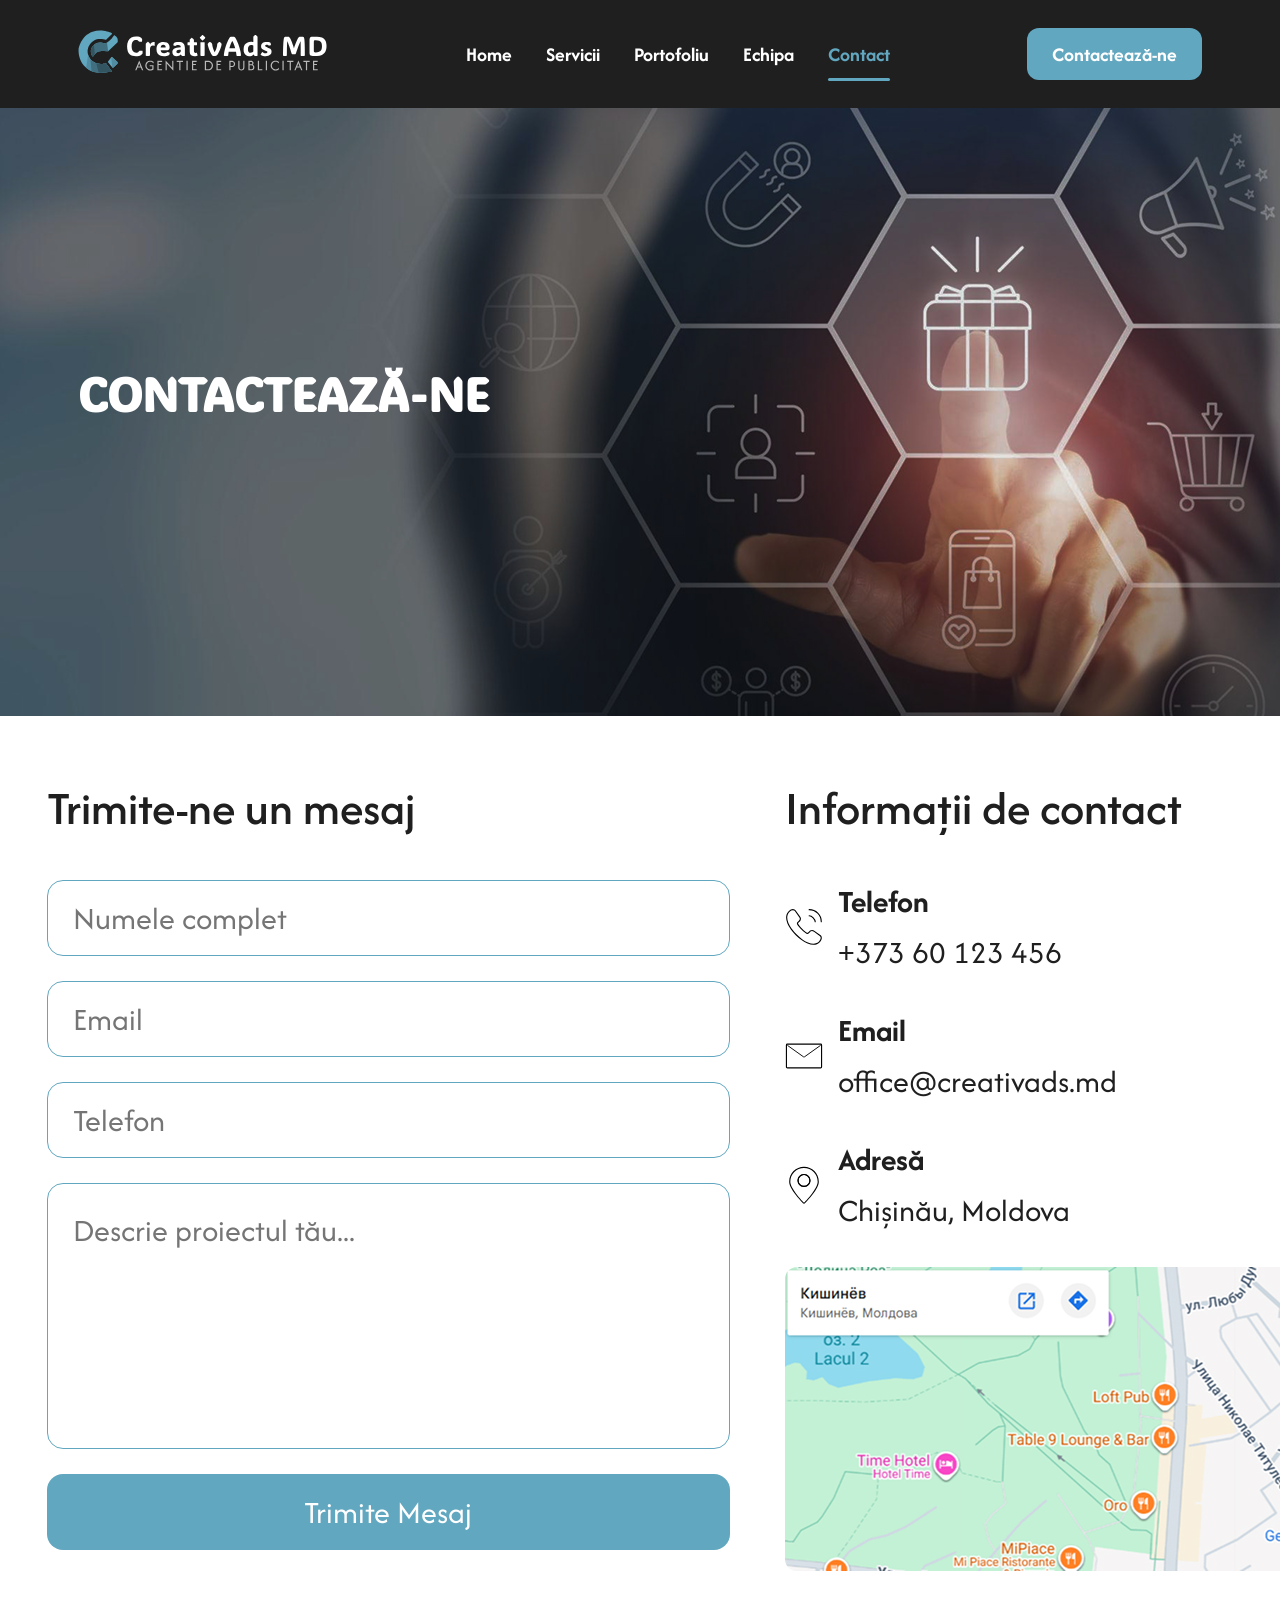
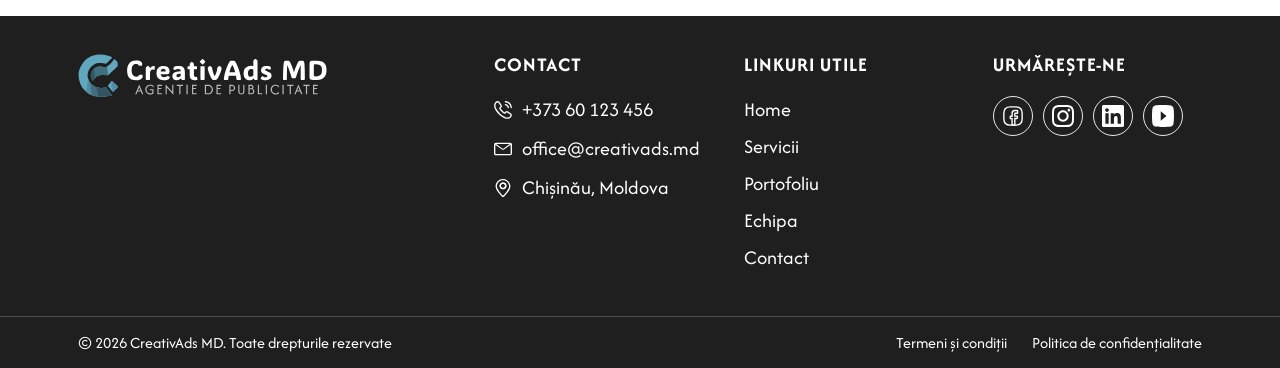
==== pages/contact.html @ 13940444 "Update contact.html" ====
<!DOCTYPE html>
<html lang="ro">
<head>
    <meta charset="UTF-8">
    <meta name="viewport" content="width=device-width, initial-scale=1.0">
    <title>CreativAds MD</title>
    <link rel="stylesheet" href="../css/style.css">
    <link rel="stylesheet" href="https://cdnjs.cloudflare.com/ajax/libs/font-awesome/6.7.2/css/all.min.css">
    <link
        href="https://fonts.googleapis.com/css2?family=ADLaM+Display&family=Afacad+Flux:wght@400;500;600;700&display=swap"
        rel="stylesheet">
</head>
<body>
    <header class="header">
        <div class="container header-content">
            <img src="../assets/logo.svg" alt="CreativAds MD" class="logo">
            <nav class="nav">
                <a href="../index.html">Home</a>
                <a href="servicii.html">Servicii</a>
                <a href="portofoliu.html">Portofoliu</a>
                <a href="echipa.html">Echipa</a>
                <a href="contact.html" class="active">Contact</a>
            </nav>
            <a href="contact.html" class="header-btn">Contactează-ne</a>
        </div>
    </header>
    <section class="hero">
        <div class="container hero-content">
            <h1>CONTACTEAZĂ-NE</h1>
        </div>
    </section>
    <section class="contact-section">
    <div class="container contact-content">

        <div class="contact-form">
            <h2>Trimite-ne un mesaj</h2>

            <form action="https://httpbin.org/post" method="post">
                <input type="text" name="Nume" placeholder="Numele complet" required>
                <input type="email" name="Email" placeholder="Email" required>
                <input type="tel" name="Telefon" placeholder="Telefon">
                <textarea name="Mesaj" placeholder="Descrie proiectul tău..." required></textarea>

                <button type="submit">Trimite Mesaj</button>
            </form>
        </div>

        <div class="contact-info">
            <h2>Informații de contact</h2>

            <div class="info-item">
                <img src="../assets/phone2.svg" alt="">
                <div>
                    <h3>Telefon</h3>
                    <p>+373 60 123 456</p>
                </div>
            </div>

            <div class="info-item">
                <img src="../assets/mail2.svg" alt="">
                <div>
                    <h3>Email</h3>
                    <p>office@creativads.md</p>
                </div>
            </div>
            <div class="info-item">
                <img src="../assets/location2.svg" alt="">
                <div>
                    <h3>Adresă</h3>
                    <p>Chișinău, Moldova</p>
                </div>
            </div>
            <img src="../assets/harta.jpg" alt="Hartă" class="contact-map">
    </div>

    </div>
</section>
    <footer>
    <div class="footer-top">
        <div class="footer-col footer-logo">
            <img src="../assets/logo.svg" alt="CreativAds MD">
        </div>

        <div class="footer-col">
            <h3>CONTACT</h3>

            <div class="footer-item">
                <img src="../assets/phone.svg" alt="">
                <p>+373 60 123 456</p>
            </div>

            <div class="footer-item">
                <img src="../assets/mail.svg" alt="">
                <p>office@creativads.md</p>
            </div>

            <div class="footer-item">
                <img src="../assets/location.svg" alt="">
                <p>Chișinău, Moldova</p>
            </div>
        </div>

        <div class="footer-col">
            <h3>LINKURI UTILE</h3>

            <ul>
                <li><a href="../index.html">Home</a></li>
                <li><a href="servicii.html">Servicii</a></li>
                <li><a href="portofoliu.html">Portofoliu</a></li>
                <li><a href="echipa.html">Echipa</a></li>
                <li><a href="contact.html">Contact</a></li>
            </ul>
        </div>

        <div class="footer-col">
            <h3>URMĂREȘTE-NE</h3>

            <div class="socials">
                <a href="#">
                    <img src="../assets/facebook.svg" alt="">
                </a>

                <a href="#">
                    <img src="../assets/instagram.svg" alt="">
                </a>

                <a href="#">
                    <img src="../assets/linkedin.svg" alt="">
                </a>

                <a href="#">
                    <img src="../assets/youtube.svg" alt="">
                </a>
            </div>
        </div>
    </div>

    <div class="footer-bottom">
        <p>© 2026 CreativAds MD. Toate drepturile rezervate</p>

        <div class="footer-links">
            <a href="#">Termeni și condiții</a>
            <a href="#">Politica de confidențialitate</a>
        </div>
    </div>
    </footer>
</body>
</html>
---- css/style.css ----
:root {
    --black: #1f1f1f;
    --blue: #62A7C0;
    --white: #ffffff;
    --bg-light: rgba(66, 111, 127, 0.08);
}

* {
    margin: 0;
    padding: 0;
    box-sizing: border-box;
}

body {
    font-family: "Afacad Flux", sans-serif;
    color: var(--black);
    background: var(--white);
}

.container {
    width: 1440px;
    max-width: 100%;
    margin: 0 auto;
}

/* HEADER */

.header {
    height: 108px;
    background: var(--black);
}

.header-content {
    height: 108px;
    display: flex;
    align-items: center;
    justify-content: space-between;
    padding: 0 78px;
}

.logo {
    width: 250px;
    object-fit: contain;
}

.nav {
    display: flex;
    gap: 34px;
    align-items: center;
}

.nav a {
    position: relative;
    text-decoration: none;
    color: var(--white);
    font-size: 20px;
    font-weight: 700;
}

.nav a.active {
    color: var(--blue);
}

.nav a.active::after {
    content: "";
    position: absolute;
    width: 100%;
    height: 3px;
    background: var(--blue);
    left: 0;
    bottom: -13px;
    border-radius: 10px;
}

.header-btn {
    width: 175px;
    height: 52px;
    background: var(--blue);
    color: var(--white);
    border-radius: 12px;
    display: flex;
    align-items: center;
    justify-content: center;
    text-decoration: none;
    font-size: 20px;
    font-weight: 700;
}

/* HERO */

.hero {
    height: 608px;
    background-image: url("../assets/banner.png");
    background-size: cover;
    background-position: center;
}

.hero-content {
    height: 608px;
    padding-left: 78px;
    display: flex;
    flex-direction: column;
    justify-content: center;
}

.hero h1 {
    font-family: "ADLaM Display", cursive;
    font-size: 46px;
    line-height: 1.25;
    color: var(--white);
    text-transform: uppercase;
    margin-bottom: 34px;
}

.hero h1 span {
    color: var(--blue);
}

.hero p {
    width: 610px;
    font-size: 28px;
    line-height: 1.25;
    color: var(--white);
    margin-bottom: 42px;
}

.hero-buttons {
    display: flex;
    gap: 30px;
}

.btn {
    width: 175px;
    height: 52px;
    border-radius: 10px;
    font-size: 24px;
    font-weight: 700;
    text-decoration: none;
    display: flex;
    align-items: center;
    justify-content: center;
}

.btn.primary {
    background: var(--blue);
    color: var(--white);
}

.btn.secondary {
    background: transparent;
    color: var(--white);
    border: 3px solid var(--white);
}

/* QUOTE */

.quote {
    height: 204px;
    background: var(--white);
}

.quote-content {
    height: 204px;
    display: flex;
    align-items: center;
    padding: 0 154px;
}

.quote p {
    font-size: 32px;
    line-height: 1.25;
    text-align: left;
}

.quote span {
    color: var(--blue);
    margin-left: 18px;
}

/* SERVICES */

.services {
    height: 673px;
    background: var(--bg-light);
    padding-top: 34px;
}

.services h2,
.projects h2 {
    font-family: "ADLaM Display", cursive;
    font-size: 34px;
    text-align: center;
}

.services h2 span,
.projects h2 span,
.why h2 span {
    color: var(--blue);
}

.title-line {
    width: 82px;
    height: 5px;
    background: var(--blue);
    border-radius: 10px;
    margin: 12px auto 28px;
}

.cards {
    display: flex;
    justify-content: center;
    gap: 24px;
}

.card,
.project-card {
    width: 434px;
    background: var(--white);
    border-radius: 35px;
    overflow: hidden;
    box-shadow: 0 10px 20px rgba(0, 0, 0, 0.22);
}

.card img,
.project-card img {
    width: 434px;
    height: 280px;
    object-fit: cover;
    display: block;
}

.card-content {
    padding: 18px 24px 30px;
}

.card-content h3 {
    font-family: "ADLaM Display", cursive;
    font-size: 30px;
    color: var(--blue);
    margin-bottom: 10px;
}

.card-content p {
    font-size: 24px;
    line-height: 1.18;
    color: var(--black);
}

/* WHY */

.why {
    height: 576px;
    background: var(--white);
}

.why-content {
    height: 576px;
    display: flex;
    align-items: center;
    justify-content: space-between;
    padding: 0 68px;
}

.why-text {
    width: 610px;
}

.why h2 {
    font-family: "ADLaM Display", cursive;
    font-size: 34px;
    margin-bottom: 10px;
}

.why-line {
    width: 80px;
    height: 5px;
    background: var(--blue);
    border-radius: 10px;
    margin: 0 0 26px 285px;
}

.why h3 {
    font-family: "ADLaM Display", cursive;
    font-size: 26px;
    color: var(--blue);
    margin-top: 12px;
}

.why p {
    font-size: 26px;
    line-height: 1.15;
}

.why-img {
    width: 656px;
    height: 438px;
    object-fit: cover;
    border-radius: 35px;
}

/* PROJECTS */

.projects {
    height: 576px;
    background: var(--bg-light);
    padding-top: 34px;
}

.project-content {
    padding: 20px 24px 28px;
}

.project-content h4 {
    font-family: "ADLaM Display", cursive;
    font-size: 20px;
    color: var(--blue);
    margin-bottom: 8px;
}

.project-content p {
    font-size: 29px;
    line-height: 1.1;
    color: var(--black);
}

/* ADAPTIVE */

@media (max-width: 1200px) {
    .header-content {
        padding: 0 30px;
    }

    .logo {
        width: 270px;
    }

    .nav {
        gap: 18px;
    }

    .nav a {
        font-size: 17px;
    }

    .cards {
        gap: 18px;
    }

    .card,
    .project-card,
    .card img,
    .project-card img {
        width: 31%;
    }
}

@media (max-width: 768px) {
    .header {
        height: auto;
    }

    .header-content {
        height: auto;
        flex-direction: column;
        gap: 20px;
        padding: 20px;
    }

    .nav {
        flex-wrap: wrap;
        justify-content: center;
    }

    .hero-content {
        padding: 40px 25px;
    }

    .hero h1 {
        font-size: 34px;
    }

    .hero p {
        width: 100%;
        font-size: 22px;
    }

    .quote-content {
        padding: 30px;
    }

    .quote p {
        font-size: 24px;
    }

    .services,
    .projects,
    .why {
        height: auto;
        padding: 40px 20px;
    }

    .cards,
    .why-content {
        flex-direction: column;
    }

    .card,
    .project-card,
    .card img,
    .project-card img,
    .why-img {
        width: 100%;
    }

    .why-content {
        height: auto;
        padding: 0;
        gap: 30px;
    }

    .why-text {
        width: 100%;
    }

    .why-line {
        margin-left: 0;
    }

}

/* FOOTER */

footer {
    background: var(--black);
    color: var(--white);
}

.footer-top {
    width: 1440px;
    max-width: 100%;
    margin: 0 auto;
    padding: 35px 78px;
    display: grid;
    grid-template-columns: 1.8fr 1fr 1fr 1fr;
    gap: 40px;
    align-items: start;
}

.footer-logo img {
    width: 250px;
    height: auto;
}

.footer-col h3 {
    font-size: 20px;
    font-weight: 700;
    color: var(--white);
    margin-bottom: 18px;
    letter-spacing: 1px;
}

.footer-item {
    display: flex;
    align-items: center;
    gap: 10px;
    margin-bottom: 12px;
}

.footer-item img {
    width: 18px;
    height: 18px;
    object-fit: contain;
}

.footer-item p {
    font-size: 20px;
    color: var(--white);
}

.footer-col ul {
    list-style: none;
}

.footer-col li {
    margin-bottom: 10px;
}

.footer-col a {
    text-decoration: none;
    color: var(--white);
    font-size: 20px;
    transition: .3s;
}

.footer-col a:hover {
    color: var(--blue);
}

.socials {
    display: flex;
    gap: 10px;
}

.socials a {
    width: 40px;
    height: 40px;
    border: 1px solid rgba(255,255,255,.9);
    border-radius: 50%;
    display: flex;
    justify-content: center;
    align-items: center;
    transition: .3s;
}

.socials a img {
    width: 22px;
    height: 22px;
    object-fit: contain;
}

.socials a:hover {
    border-color: var(--blue);
    transform: translateY(-3px);
}

.footer-bottom {
    border-top: 1px solid rgba(255,255,255,.2);
    padding: 15px 78px;
    display: flex;
    justify-content: space-between;
    align-items: center;
}

.footer-bottom p {
    font-size: 16px;
    color: var(--white);
}

.footer-links {
    display: flex;
    gap: 25px;
}

.footer-links a {
    text-decoration: none;
    color: var(--white);
    font-size: 16px;
    transition: .3s;
}

.footer-links a:hover {
    color: var(--blue);
}

/* hero страницы */
.page-hero {
    min-height: 608px;
    display: flex;
    align-items: center;
    justify-content: flex-start;
    padding: 0 8%;
    background:
        linear-gradient(rgba(0,0,0,.45), rgba(0,0,0,.45)),
        url("../assets/banner.jpg");
    background-size: cover;
    background-position: center;
}

/* контент hero страницы */
.page-hero-content {
    max-width: 700px;
}

/* заголовок hero страницы */
.page-hero h1 {
    color: white;
    font-size: 64px;
    margin-bottom: 20px;
    text-align: left;
}

/* текст hero страницы */
.page-hero p {
    color: white;
    font-size: 36px;
    line-height: 1.4;
    text-align: left;
    max-width: 650px;
}

/* секция услуг страницы */
.services-page {
    height: 750px;
    margin: 0 auto;
    background: var(--white);
    display: flex;
    justify-content: center;
    align-items: center;
}

/* сетка услуг страницы */
.services-page-grid {
    width: 1340px;
    display: grid;
    grid-template-columns: repeat(3, 435px);
    grid-template-rows: repeat(2, 315px);
    gap: 35px;
    justify-content: center;
}

/* карточка услуги */
.service-box {
    width: 435px;
    height: 315px;
    background: var(--white);
    padding: 40px 30px;
    border-radius: 24px;
    border: 2px solid var(--blue);
    box-shadow: 0 10px 25px rgba(0, 0, 0, 0.12);
    transition: all 0.35s ease;
    position: relative;
    overflow: hidden;
}

/* hover эффект */
.service-box:hover {
    transform: translateY(-10px) scale(1.03);
    box-shadow: 0 18px 40px rgba(0, 0, 0, 0.18);
    border-color: var(--blue);
}

/* небольшой декоративный акцент при hover */
.service-box::before {
    content: "";
    position: absolute;
    top: 0;
    left: 0;
    width: 100%;
    height: 4px;
    background: var(--blue);
    transform: scaleX(0);
    transform-origin: left;
    transition: 0.35s ease;
}

.service-box:hover::before {
    transform: scaleX(1);
}

/* заголовок */
.service-box h3 {
    color: var(--blue);
    font-size: 30px;
    margin-bottom: 15px;
    transition: 0.3s ease;
}

.service-box:hover h3 {
    color: var(--black);
}

/* текст */
.service-box p {
    font-size: 20px;
    line-height: 1.6;
    opacity: 0.9;
}

/* PORTOFOLUI */

.projects--portfolio {
    height: 513px;
    margin: 0 auto;
    padding-top: 34px;
    background: var(--white);
}

/* TEAM */

.team {
    width: 1440px;
    height: 1250px;
    margin: 0 auto;
    padding-top: 25px;
    background: var(--white);
}

.team .container {
    display: flex;
    flex-direction: column;
    gap: 25px;
}

.team-member {
    display: flex;
    align-items: center;
    gap: 35px;
}

.team-member.right {
    justify-content: flex-end;
}

.team-member img {
    width: 214px;
    height: 214px;
    border-radius: 50%;
    object-fit: cover;
    flex-shrink: 0;
}

.team-card {
    width: 1076px;
    height: 158px;
    border: 2px solid var(--blue);
    border-radius: 18px;
    padding: 22px 35px;
    display: flex;
    flex-direction: column;
    justify-content: center;
}

.team-card h3 {
    font-size: 25px;
    color: var(--blue);
    font-weight: 700;
    margin-bottom: 10px;
}

.team-card p {
    font-size: 25px;
    color: var(--black);
    line-height: 1.3;
}

/* CONTACT */

.contact-section {
    width: 1440px;
    height: 900px;
    margin: 0 auto;
    background: var(--white);
    padding: 60px 70px;
}

.contact-content {
    display: flex;
    justify-content: center;
    align-items: stretch;
    gap: 55px;
}

/* ЗАГОЛОВКИ */
.contact-form h2,
.contact-info h2 {
    font-size: 48px;
    font-weight: 500;
    color: var(--black);
    margin-bottom: 40px;
}

/* ЛЕВАЯ ЧАСТЬ */

.contact-form {
    width: 683px;
}

.contact-form form {
    display: flex;
    flex-direction: column;
    gap: 25px;
}

.contact-form input {
    width: 683px;
    height: 76px;
    border: 1px solid var(--blue);
    border-radius: 16px;
    padding: 0 25px;
    font-size: 32px;
    font-family: inherit;
}

.contact-form textarea {
    width: 683px;
    height: 266px;
    border: 1px solid var(--blue);
    border-radius: 16px;
    padding: 25px;
    font-size: 32px;
    font-family: inherit;
    resize: none;
}

.contact-form button {
    width: 683px;
    height: 76px;
    border: none;
    border-radius: 16px;
    background: var(--blue);
    color: var(--white);
    font-size: 32px;
    font-family: inherit;
    cursor: pointer;
}

.contact-form button:hover {
    opacity: .9;
}

/* ПРАВАЯ ЧАСТЬ */
.contact-info {
    width: 609px;
    display: flex;
    flex-direction: column;
}

.info-item {
    display: flex;
    align-items: center;
    gap: 15px;
    margin-bottom: 35px;
}

.info-item img {
    width: 38px;
    height: 38px;
    flex-shrink: 0;
    object-fit: contain;
}

.info-item h3 {
    font-size: 32px;
    color: var(--black);
    margin-bottom: 8px;
    
}

.info-item p {
    font-size: 32px;
    color: var(--black);
}

.contact-map {
    width: 609px;
    height: 304px;
    object-fit: cover;
    border-radius: 12px;
    margin-top: auto;
}

@media (max-width: 768px) {
  .nav {
    flex-direction: column;
    text-align: center;
  }
}
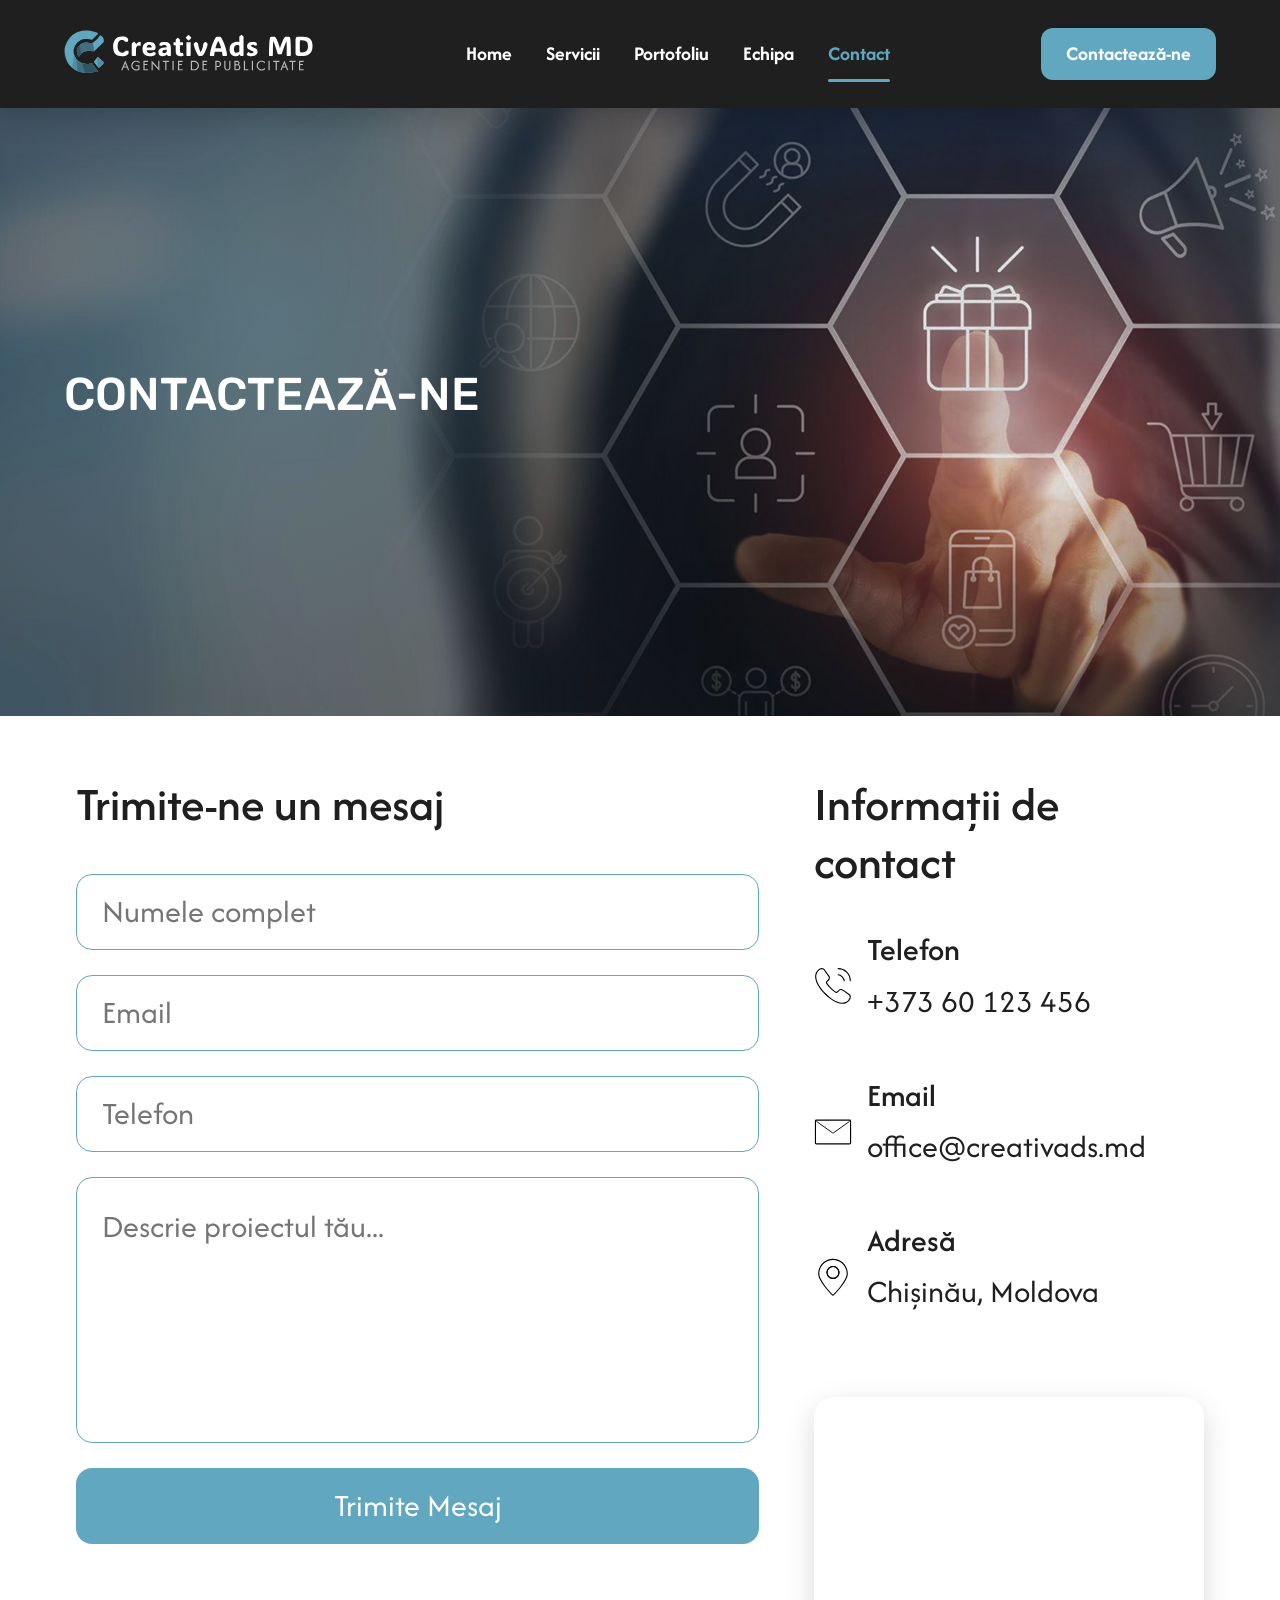
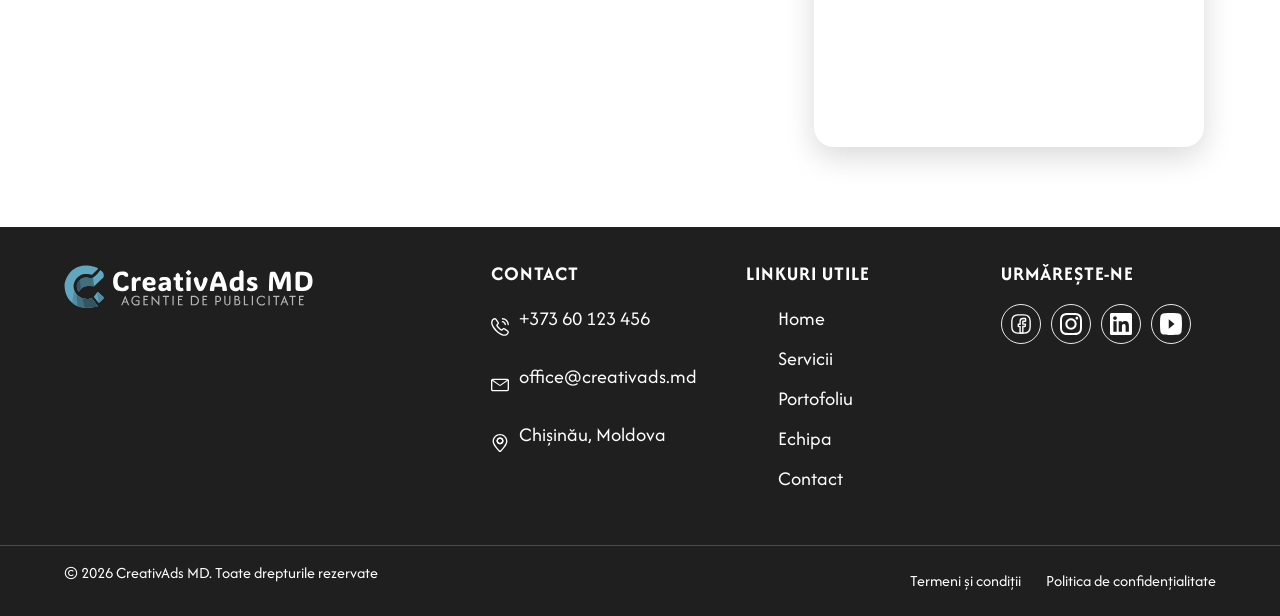
==== commit a100f4af: "Add files via upload" ====
--- a/pages/contact.html
+++ b/pages/contact.html
@@ -4,17 +4,25 @@
     <meta charset="UTF-8">
     <meta name="viewport" content="width=device-width, initial-scale=1.0">
     <title>CreativAds MD</title>
+    <link href="https://cdn.jsdelivr.net/npm/bootstrap@5.3.1/dist/css/bootstrap.min.css" rel="stylesheet">
     <link rel="stylesheet" href="../css/style.css">
     <link rel="stylesheet" href="https://cdnjs.cloudflare.com/ajax/libs/font-awesome/6.7.2/css/all.min.css">
-    <link
-        href="https://fonts.googleapis.com/css2?family=ADLaM+Display&family=Afacad+Flux:wght@400;500;600;700&display=swap"
-        rel="stylesheet">
+    <link href="https://fonts.googleapis.com/css2?family=Rubik:wght@400;500;700;800;900&family=Afacad+Flux:wght@400;500;600;700&display=swap" rel="stylesheet">
 </head>
 <body>
     <header class="header">
         <div class="container header-content">
-            <img src="../assets/logo.svg" alt="CreativAds MD" class="logo">
-            <nav class="nav">
+            <a href="../index.html" class="logo-link" aria-label="CreativAds MD Home">
+                <img src="../assets/logo.svg" alt="CreativAds MD" class="logo img-fluid">
+            </a>
+
+            <button class="burger-menu" type="button" aria-label="Deschide meniul" aria-controls="siteNav" aria-expanded="false">
+                <span></span>
+                <span></span>
+                <span></span>
+            </button>
+
+            <nav class="nav" id="siteNav">
                 <a href="../index.html">Home</a>
                 <a href="servicii.html">Servicii</a>
                 <a href="portofoliu.html">Portofoliu</a>
@@ -23,6 +31,7 @@
             </nav>
             <a href="contact.html" class="header-btn">Contactează-ne</a>
         </div>
+        <div class="menu-backdrop" aria-hidden="true"></div>
     </header>
     <section class="hero">
         <div class="container hero-content">
@@ -43,6 +52,7 @@
 
                 <button type="submit">Trimite Mesaj</button>
             </form>
+            <div class="form-success-message" role="status" aria-live="polite">Formularul a fost completat cu succes!</div>
         </div>
 
         <div class="contact-info">
@@ -70,9 +80,17 @@
                     <p>Chișinău, Moldova</p>
                 </div>
             </div>
-            <img src="../assets/harta.jpg" alt="Hartă" class="contact-map">
-    </div>
-
+            <div class="contact-map">
+                <iframe
+                    src="https://www.google.com/maps?q=Chișinău,Moldova&output=embed"
+                    width="100%"
+                    height="350"
+                    style="border:0; border-radius:20px;"
+                    allowfullscreen=""
+                    loading="lazy">
+                </iframe>
+            </div>
+        </div>
     </div>
 </section>
     <footer>
@@ -144,5 +162,7 @@
         </div>
     </div>
     </footer>
+    <script src="https://cdn.jsdelivr.net/npm/bootstrap@5.3.1/dist/js/bootstrap.bundle.min.js"></script>
+    <script src="../js/main.js"></script>
 </body>
-</html>
+</html>
--- a/css/style.css
+++ b/css/style.css
@@ -104,7 +104,7 @@
 }
 
 .hero h1 {
-    font-family: "ADLaM Display", cursive;
+    font-family: "Rubik", cursive;
     font-size: 46px;
     line-height: 1.25;
     color: var(--white);
@@ -130,7 +130,7 @@
 }
 
 .btn {
-    width: 175px;
+    width: 210px;
     height: 52px;
     border-radius: 10px;
     font-size: 24px;
@@ -187,7 +187,7 @@
 
 .services h2,
 .projects h2 {
-    font-family: "ADLaM Display", cursive;
+    font-family: "Rubik", cursive;
     font-size: 34px;
     text-align: center;
 }
@@ -234,7 +234,7 @@
 }
 
 .card-content h3 {
-    font-family: "ADLaM Display", cursive;
+    font-family: "Rubik", cursive;
     font-size: 30px;
     color: var(--blue);
     margin-bottom: 10px;
@@ -266,7 +266,7 @@
 }
 
 .why h2 {
-    font-family: "ADLaM Display", cursive;
+    font-family: "Rubik", cursive;
     font-size: 34px;
     margin-bottom: 10px;
 }
@@ -280,7 +280,7 @@
 }
 
 .why h3 {
-    font-family: "ADLaM Display", cursive;
+    font-family: "Rubik", cursive;
     font-size: 26px;
     color: var(--blue);
     margin-top: 12px;
@@ -301,9 +301,10 @@
 /* PROJECTS */
 
 .projects {
-    height: 576px;
+    height: auto;
     background: var(--bg-light);
     padding-top: 34px;
+    padding-bottom: 30px;
 }
 
 .project-content {
@@ -311,7 +312,7 @@
 }
 
 .project-content h4 {
-    font-family: "ADLaM Display", cursive;
+    font-family: "Rubik", cursive;
     font-size: 20px;
     color: var(--blue);
     margin-bottom: 8px;
@@ -737,8 +738,9 @@
 
 .contact-section {
     width: 1440px;
-    height: 900px;
-    margin: 0 auto;
+    min-height: 900px;
+    margin: 0 auto 40px;
+    margin-bottom: 20px;
     background: var(--white);
     padding: 60px 70px;
 }
@@ -842,11 +844,17 @@
 }
 
 .contact-map {
-    width: 609px;
-    height: 304px;
-    object-fit: cover;
-    border-radius: 12px;
-    margin-top: auto;
+    width: 100%;
+    margin-top: 30px;
+    overflow: hidden;
+    border-radius: 20px;
+    box-shadow: 0 10px 30px rgba(0,0,0,0.15);
+}
+
+.contact-map iframe {
+    display: block;
+    width: 100%;
+    height: 350px;
 }
 
 @media (max-width: 768px) {
@@ -854,4 +862,706 @@
     flex-direction: column;
     text-align: center;
   }
-}+}
+/* ===== Bootstrap 5.3.1 adaptive + animation upgrade ===== */
+html {
+    scroll-behavior: smooth;
+}
+
+body {
+    overflow-x: hidden;
+}
+
+img {
+    max-width: 100%;
+}
+
+a,
+button,
+.card,
+.project-card,
+.service-box,
+.team-card,
+.info-item,
+.contact-map,
+.why-img {
+    transition: transform .35s ease, box-shadow .35s ease, border-color .35s ease, background-color .35s ease, color .35s ease, opacity .35s ease;
+}
+
+.header {
+    min-height: 108px;
+    height: auto;
+    position: sticky;
+    top: 0;
+    z-index: 1000;
+    box-shadow: 0 8px 28px rgba(0,0,0,.18);
+}
+
+.header-content {
+    min-height: 108px;
+    height: auto;
+}
+
+.nav a:hover,
+.header-btn:hover,
+.btn:hover {
+    transform: translateY(-3px);
+}
+
+.header-btn:hover,
+.btn.primary:hover,
+.contact-form button:hover {
+    box-shadow: 0 12px 28px rgba(98, 167, 192, .36);
+}
+
+.btn.secondary:hover {
+    background: var(--white);
+    color: var(--black);
+}
+
+.hero {
+    min-height: 608px;
+    height: auto;
+    position: relative;
+    overflow: hidden;
+}
+
+.hero::before {
+    content: "";
+    position: absolute;
+    inset: 0;
+    background: radial-gradient(circle at 20% 35%, rgba(98,167,192,.28), transparent 35%);
+    animation: heroGlow 6s ease-in-out infinite alternate;
+    pointer-events: none;
+}
+
+.hero-content {
+    min-height: 608px;
+    height: auto;
+    position: relative;
+    z-index: 1;
+}
+
+.card,
+.project-card,
+.service-box {
+    will-change: transform;
+}
+
+.card:hover,
+.project-card:hover {
+    transform: translateY(-14px) scale(1.035);
+    box-shadow: 0 24px 48px rgba(0, 0, 0, 0.24);
+}
+
+.card:hover img,
+.project-card:hover img {
+    transform: scale(1.08);
+}
+
+.card img,
+.project-card img {
+    transition: transform .5s ease;
+}
+
+.project-card,
+.card {
+    position: relative;
+}
+
+.project-card::after,
+.card::after,
+.service-box::after {
+    content: "";
+    position: absolute;
+    inset: 0;
+    border-radius: inherit;
+    background: linear-gradient(135deg, rgba(98,167,192,.18), transparent 55%);
+    opacity: 0;
+    transition: opacity .35s ease;
+    pointer-events: none;
+}
+
+.project-card:hover::after,
+.card:hover::after,
+.service-box:hover::after {
+    opacity: 1;
+}
+
+.service-box:hover {
+    transform: translateY(-14px) scale(1.04);
+    box-shadow: 0 24px 48px rgba(98, 167, 192, .24);
+}
+
+.why-img:hover,
+.contact-map:hover,
+.team-member:hover .team-card {
+    transform: translateY(-8px) scale(1.015);
+    box-shadow: 0 18px 42px rgba(0,0,0,.18);
+}
+
+.reveal-on-scroll {
+    opacity: 0;
+    transform: translateY(34px) scale(.98);
+    transition: opacity .75s ease var(--delay, 0ms), transform .75s ease var(--delay, 0ms);
+}
+
+.reveal-on-scroll.is-visible {
+    opacity: 1;
+    transform: translateY(0) scale(1);
+}
+
+.form-success-message {
+    display: none;
+    margin-top: 18px;
+    padding: 18px 22px;
+    border-radius: 16px;
+    background: rgba(98, 167, 192, .14);
+    border: 1px solid var(--blue);
+    color: var(--black);
+    font-size: 24px;
+    font-weight: 700;
+    animation: popMessage .45s ease both;
+}
+
+.form-success-message.show {
+    display: block;
+}
+
+@keyframes heroGlow {
+    from { opacity: .45; transform: scale(1); }
+    to { opacity: .9; transform: scale(1.08); }
+}
+
+@keyframes popMessage {
+    from { opacity: 0; transform: translateY(12px) scale(.96); }
+    to { opacity: 1; transform: translateY(0) scale(1); }
+}
+
+@media (prefers-reduced-motion: reduce) {
+    *, *::before, *::after {
+        animation-duration: .01ms !important;
+        animation-iteration-count: 1 !important;
+        scroll-behavior: auto !important;
+        transition-duration: .01ms !important;
+    }
+
+    .reveal-on-scroll {
+        opacity: 1;
+        transform: none;
+    }
+}
+
+@media (max-width: 1399.98px) {
+    .container,
+    .footer-top,
+    .team,
+    .contact-section {
+        width: 100%;
+    }
+
+    .header-content,
+    .hero-content,
+    .why-content,
+    .footer-top,
+    .footer-bottom,
+    .contact-section {
+        padding-left: clamp(20px, 5vw, 78px);
+        padding-right: clamp(20px, 5vw, 78px);
+    }
+
+    .services-page {
+        height: auto;
+        padding: 60px 24px;
+    }
+
+    .services-page-grid {
+        width: 100%;
+        grid-template-columns: repeat(3, minmax(0, 1fr));
+        grid-template-rows: auto;
+    }
+
+    .service-box {
+        width: 100%;
+        height: auto;
+        min-height: 315px;
+    }
+
+    .team {
+        height: auto;
+        padding: 45px 24px;
+    }
+}
+
+@media (max-width: 1199.98px) {
+    .header-content {
+        gap: 18px;
+        flex-wrap: wrap;
+        justify-content: center;
+        padding-top: 18px;
+        padding-bottom: 18px;
+    }
+
+    .logo {
+        width: min(250px, 70vw);
+    }
+
+    .cards {
+        display: grid;
+        grid-template-columns: repeat(3, minmax(0, 1fr));
+        padding: 0 24px;
+    }
+
+    .card,
+    .project-card,
+    .card img,
+    .project-card img {
+        width: 100%;
+    }
+
+    .card img,
+    .project-card img {
+        height: 230px;
+    }
+
+    .why-content {
+        gap: 32px;
+    }
+
+    .why-img {
+        width: 48%;
+        height: auto;
+        min-height: 360px;
+    }
+
+    .contact-section {
+        height: auto;
+    }
+
+    .contact-content {
+        gap: 36px;
+    }
+
+    .contact-form,
+    .contact-info,
+    .contact-form input,
+    .contact-form textarea,
+    .contact-form button,
+    .contact-map {
+        width: 100%;
+    }
+}
+
+@media (max-width: 991.98px) {
+    .nav {
+        order: 3;
+        width: 100%;
+        justify-content: center;
+        gap: 18px 24px;
+        flex-wrap: wrap;
+    }
+
+    .header-btn {
+        width: auto;
+        min-width: 175px;
+        padding: 0 18px;
+    }
+
+    .hero,
+    .hero-content {
+        min-height: 520px;
+    }
+
+    .hero h1 {
+        font-size: clamp(34px, 6vw, 46px);
+    }
+
+    .hero p {
+        width: min(610px, 100%);
+        font-size: clamp(21px, 3.2vw, 28px);
+    }
+
+    .quote,
+    .quote-content,
+    .services,
+    .projects,
+    .why,
+    .why-content,
+    .projects--portfolio {
+        height: auto;
+    }
+
+    .quote-content {
+        padding-top: 44px;
+        padding-bottom: 44px;
+    }
+
+    .quote p {
+        font-size: clamp(24px, 4vw, 32px);
+    }
+
+    .cards,
+    .services-page-grid {
+        grid-template-columns: repeat(2, minmax(0, 1fr));
+    }
+
+    .why-content,
+    .contact-content {
+        flex-direction: column;
+        align-items: center;
+    }
+
+    .why-text,
+    .why-img,
+    .contact-form,
+    .contact-info {
+        width: 100%;
+    }
+
+    .why-img {
+        min-height: 0;
+        max-height: 430px;
+    }
+
+    .team-member,
+    .team-member.right {
+        justify-content: center;
+        flex-direction: column;
+        text-align: center;
+    }
+
+    .team-card {
+        width: 100%;
+        height: auto;
+    }
+
+    .footer-top {
+        grid-template-columns: repeat(2, minmax(0, 1fr));
+    }
+
+    .footer-bottom {
+        flex-direction: column;
+        gap: 12px;
+        text-align: center;
+    }
+}
+
+@media (max-width: 767.98px) {
+    .header-content {
+        padding-top: 16px;
+        padding-bottom: 16px;
+    }
+
+    .nav {
+        flex-direction: row;
+        gap: 10px 16px;
+    }
+
+    .nav a {
+        font-size: 16px;
+    }
+
+    .nav a.active::after {
+        bottom: -6px;
+    }
+
+    .header-btn {
+        height: 46px;
+        font-size: 17px;
+    }
+
+    .hero,
+    .hero-content {
+        min-height: 460px;
+    }
+
+    .hero-content {
+        padding-top: 60px;
+        padding-bottom: 60px;
+    }
+
+    .hero-buttons {
+        flex-wrap: wrap;
+        gap: 14px;
+    }
+
+    .btn {
+        width: 100%;
+        max-width: 260px;
+        font-size: 20px;
+    }
+
+    .services,
+    .projects,
+    .why,
+    .projects--portfolio {
+        padding-top: 42px;
+        padding-bottom: 42px;
+    }
+
+    .cards,
+    .services-page-grid {
+        grid-template-columns: 1fr;
+        padding-left: 0;
+        padding-right: 0;
+    }
+
+    .card-content h3,
+    .service-box h3 {
+        font-size: 26px;
+    }
+
+    .card-content p,
+    .project-content p,
+    .why p,
+    .team-card p {
+        font-size: 21px;
+    }
+
+    .project-content h4 {
+        font-size: 17px;
+    }
+
+    .contact-section {
+        padding-top: 44px;
+        padding-bottom: 44px;
+    }
+
+    .contact-form h2,
+    .contact-info h2 {
+        font-size: 34px;
+        margin-bottom: 24px;
+    }
+
+    .contact-form input,
+    .contact-form textarea,
+    .contact-form button {
+        height: 58px;
+        font-size: 20px;
+        border-radius: 12px;
+    }
+
+    .contact-form textarea {
+        height: 190px;
+    }
+
+    .info-item h3,
+    .info-item p {
+        font-size: 22px;
+    }
+
+    .footer-top {
+        grid-template-columns: 1fr;
+        text-align: center;
+    }
+
+    .footer-item,
+    .socials,
+    .footer-links {
+        justify-content: center;
+        flex-wrap: wrap;
+    }
+}
+
+@media (max-width: 420px) {
+    .hero h1 {
+        font-size: 30px;
+    }
+
+    .hero p,
+    .quote p {
+        font-size: 20px;
+    }
+
+    .services h2,
+    .projects h2,
+    .why h2 {
+        font-size: 28px;
+    }
+
+    .card img,
+    .project-card img {
+        height: 200px;
+    }
+
+    .service-box {
+        padding: 28px 22px;
+    }
+}
+
+/* RESPONSIVE BURGER MENU */
+.logo-link {
+    display: inline-flex;
+    align-items: center;
+    text-decoration: none;
+    flex-shrink: 0;
+}
+
+.burger-menu {
+    width: 48px;
+    height: 48px;
+    border: 2px solid var(--blue);
+    border-radius: 12px;
+    background: transparent;
+    display: none;
+    align-items: center;
+    justify-content: center;
+    flex-direction: column;
+    gap: 6px;
+    cursor: pointer;
+    position: relative;
+    z-index: 1100;
+    transition: transform .3s ease, background .3s ease;
+}
+
+.burger-menu span {
+    width: 24px;
+    height: 3px;
+    background: var(--white);
+    border-radius: 10px;
+    transition: transform .3s ease, opacity .3s ease, background .3s ease;
+}
+
+.burger-menu:hover {
+    transform: scale(1.05);
+    background: rgba(98, 167, 192, .18);
+}
+
+.menu-backdrop {
+    position: fixed;
+    inset: 0;
+    background: rgba(0, 0, 0, .55);
+    opacity: 0;
+    visibility: hidden;
+    transition: opacity .3s ease, visibility .3s ease;
+    z-index: 999;
+}
+
+@media (max-width: 991px) {
+    .header,
+    .header-content {
+        height: 86px;
+    }
+
+    .header {
+        position: sticky;
+        top: 0;
+        z-index: 1200;
+    }
+
+    .header-content {
+        padding: 0 22px;
+    }
+
+    .logo {
+        width: 190px;
+        max-width: 58vw;
+    }
+
+    .burger-menu {
+        display: flex;
+        order: 3;
+    }
+
+    .header-btn {
+        display: none;
+    }
+
+    .nav {
+        position: fixed;
+        top: 0;
+        right: -100%;
+        width: min(340px, 84vw);
+        height: 100vh;
+        padding: 112px 34px 36px;
+        background: var(--black);
+        display: flex;
+        flex-direction: column;
+        justify-content: flex-start;
+        align-items: stretch;
+        gap: 18px;
+        box-shadow: -18px 0 45px rgba(0, 0, 0, .28);
+        z-index: 1050;
+        transition: right .38s ease;
+    }
+
+    .nav a {
+        width: 100%;
+        padding: 15px 18px;
+        border-radius: 14px;
+        font-size: 23px;
+        background: rgba(255, 255, 255, .06);
+        transform: translateX(28px);
+        opacity: 0;
+        transition: transform .35s ease, opacity .35s ease, background .25s ease, color .25s ease;
+    }
+
+    .nav a:hover,
+    .nav a.active {
+        background: rgba(98, 167, 192, .18);
+        color: var(--blue);
+    }
+
+    .nav a.active::after {
+        display: none;
+    }
+
+    body.menu-open {
+        overflow: hidden;
+    }
+
+    body.menu-open .nav {
+        right: 0;
+    }
+
+    body.menu-open .menu-backdrop {
+        opacity: 1;
+        visibility: visible;
+    }
+
+    body.menu-open .nav a {
+        transform: translateX(0);
+        opacity: 1;
+    }
+
+    body.menu-open .nav a:nth-child(1) { transition-delay: .07s; }
+    body.menu-open .nav a:nth-child(2) { transition-delay: .12s; }
+    body.menu-open .nav a:nth-child(3) { transition-delay: .17s; }
+    body.menu-open .nav a:nth-child(4) { transition-delay: .22s; }
+    body.menu-open .nav a:nth-child(5) { transition-delay: .27s; }
+
+    body.menu-open .burger-menu span:nth-child(1) {
+        transform: translateY(9px) rotate(45deg);
+        background: var(--blue);
+    }
+
+    body.menu-open .burger-menu span:nth-child(2) {
+        opacity: 0;
+    }
+
+    body.menu-open .burger-menu span:nth-child(3) {
+        transform: translateY(-9px) rotate(-45deg);
+        background: var(--blue);
+    }
+}
+
+@media (max-width: 480px) {
+    .header-content {
+        padding: 0 16px;
+    }
+
+    .logo {
+        width: 165px;
+    }
+
+    .burger-menu {
+        width: 44px;
+        height: 44px;
+    }
+
+    .nav {
+        width: 88vw;
+        padding-left: 24px;
+        padding-right: 24px;
+    }
+}
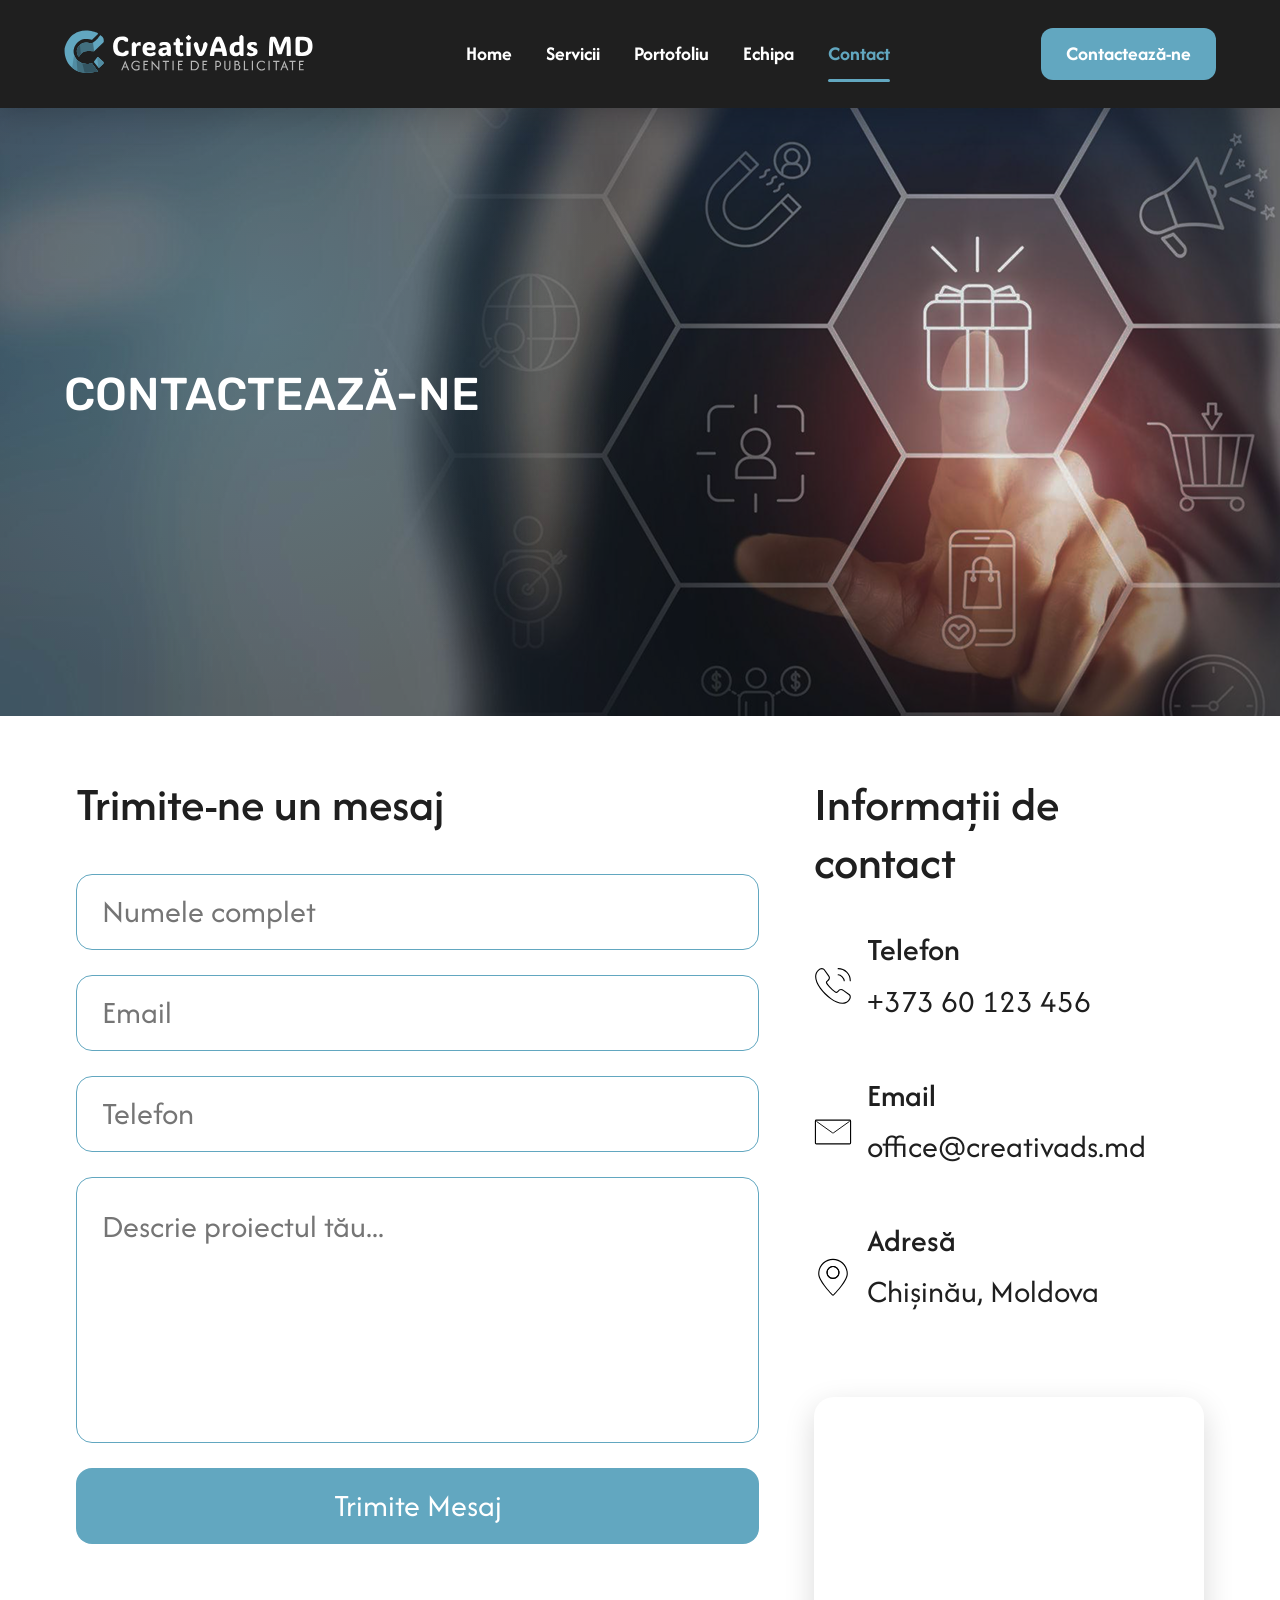
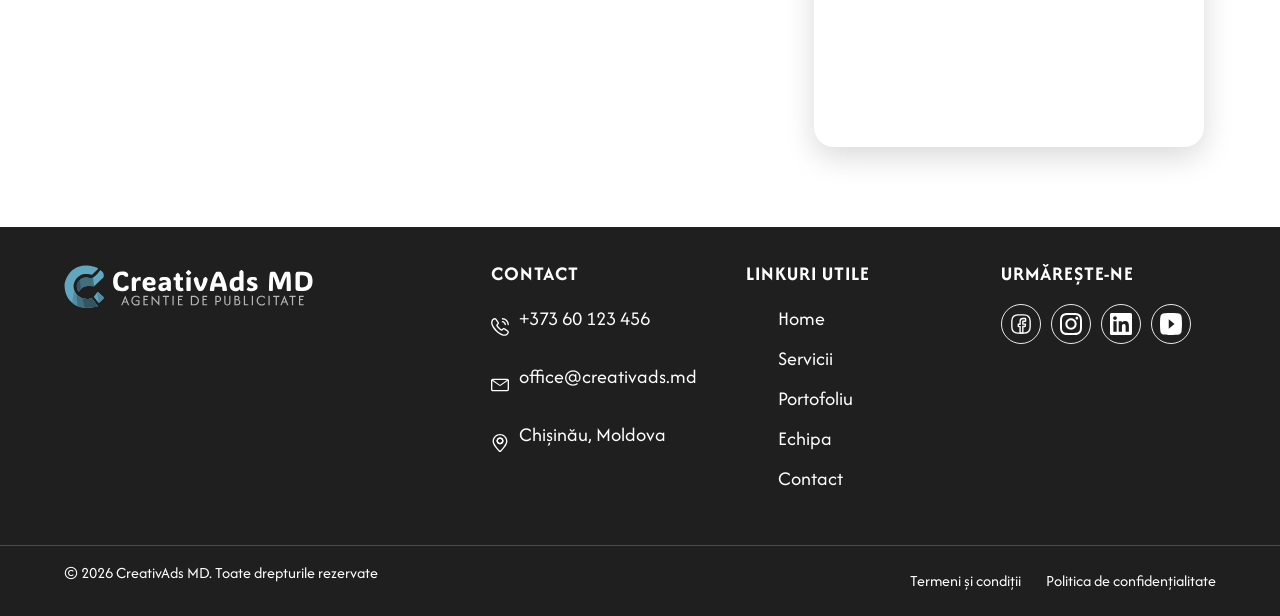
==== commit 68e33ea2: "Update contact.html" ====
--- a/pages/contact.html
+++ b/pages/contact.html
@@ -44,7 +44,7 @@
         <div class="contact-form">
             <h2>Trimite-ne un mesaj</h2>
 
-            <form action="https://httpbin.org/post" method="post">
+            <form action="https://api.sheetmonkey.io/form/4QfFZVUvHjSB1JdEaAif5D" method="post">
                 <input type="text" name="Nume" placeholder="Numele complet" required>
                 <input type="email" name="Email" placeholder="Email" required>
                 <input type="tel" name="Telefon" placeholder="Telefon">
@@ -165,4 +165,4 @@
     <script src="https://cdn.jsdelivr.net/npm/bootstrap@5.3.1/dist/js/bootstrap.bundle.min.js"></script>
     <script src="../js/main.js"></script>
 </body>
-</html>+</html>
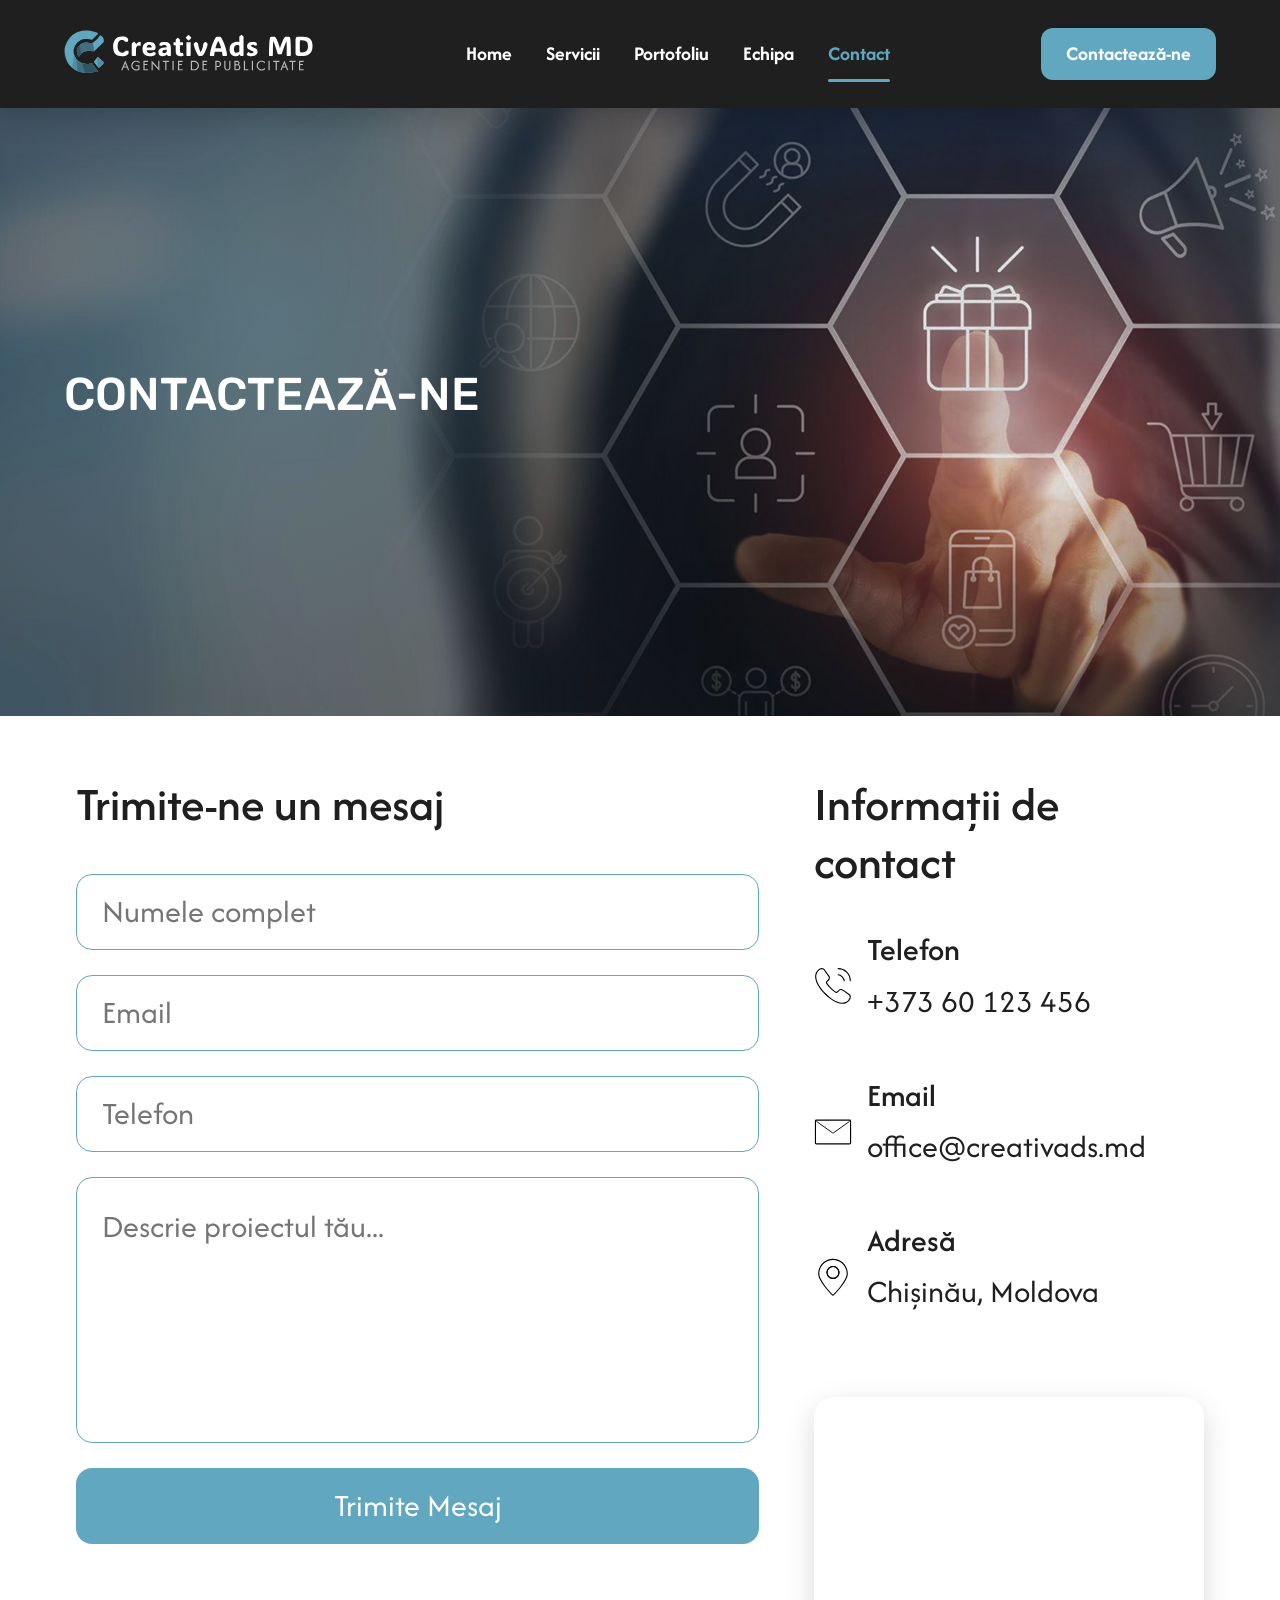
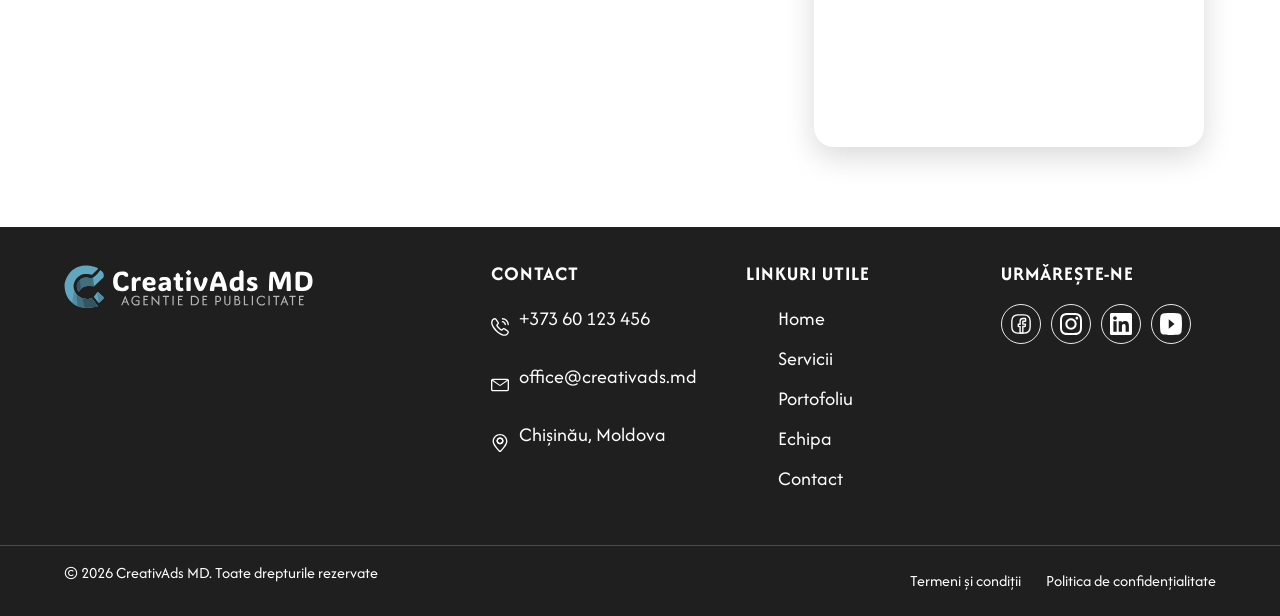
==== commit 2ee6ea9c: "Update contact.html" ====
--- a/pages/contact.html
+++ b/pages/contact.html
@@ -8,6 +8,7 @@
     <link rel="stylesheet" href="../css/style.css">
     <link rel="stylesheet" href="https://cdnjs.cloudflare.com/ajax/libs/font-awesome/6.7.2/css/all.min.css">
     <link href="https://fonts.googleapis.com/css2?family=Rubik:wght@400;500;700;800;900&family=Afacad+Flux:wght@400;500;600;700&display=swap" rel="stylesheet">
+    <link rel="icon" type="image/svg+xml" href="../assets/logo2.svg">
 </head>
 <body>
     <header class="header">
@@ -49,7 +50,6 @@
                 <input type="email" name="Email" placeholder="Email" required>
                 <input type="tel" name="Telefon" placeholder="Telefon">
                 <textarea name="Mesaj" placeholder="Descrie proiectul tău..." required></textarea>
-
                 <button type="submit">Trimite Mesaj</button>
             </form>
             <div class="form-success-message" role="status" aria-live="polite">Formularul a fost completat cu succes!</div>
--- a/css/style.css
+++ b/css/style.css
@@ -362,8 +362,6 @@
 
     .header-content {
         height: auto;
-        flex-direction: column;
-        gap: 20px;
         padding: 20px;
     }
 
@@ -1438,29 +1436,32 @@
 }
 
 @media (max-width: 991px) {
-    .header,
+
+    .header {
+        height: 80px;
+    }
+
     .header-content {
-        height: 86px;
-    }
-
-    .header {
-        position: sticky;
-        top: 0;
-        z-index: 1200;
-    }
-
-    .header-content {
-        padding: 0 22px;
+        height: 80px;
+        display: flex;
+        justify-content: space-between;
+        align-items: center;
+        flex-direction: row;
+        padding: 0 20px;
+    }
+
+    .logo-link {
+        order: 1;
     }
 
     .logo {
-        width: 190px;
-        max-width: 58vw;
+        width: 170px;
+        height: auto;
     }
 
     .burger-menu {
         display: flex;
-        order: 3;
+        order: 2;
     }
 
     .header-btn {
@@ -1471,77 +1472,17 @@
         position: fixed;
         top: 0;
         right: -100%;
-        width: min(340px, 84vw);
+        width: 280px;
         height: 100vh;
-        padding: 112px 34px 36px;
         background: var(--black);
-        display: flex;
         flex-direction: column;
-        justify-content: flex-start;
-        align-items: stretch;
-        gap: 18px;
-        box-shadow: -18px 0 45px rgba(0, 0, 0, .28);
-        z-index: 1050;
-        transition: right .38s ease;
-    }
-
-    .nav a {
-        width: 100%;
-        padding: 15px 18px;
-        border-radius: 14px;
-        font-size: 23px;
-        background: rgba(255, 255, 255, .06);
-        transform: translateX(28px);
-        opacity: 0;
-        transition: transform .35s ease, opacity .35s ease, background .25s ease, color .25s ease;
-    }
-
-    .nav a:hover,
-    .nav a.active {
-        background: rgba(98, 167, 192, .18);
-        color: var(--blue);
-    }
-
-    .nav a.active::after {
-        display: none;
-    }
-
-    body.menu-open {
-        overflow: hidden;
+        padding: 100px 25px 25px;
+        transition: 0.3s;
+        z-index: 1000;
     }
 
     body.menu-open .nav {
         right: 0;
-    }
-
-    body.menu-open .menu-backdrop {
-        opacity: 1;
-        visibility: visible;
-    }
-
-    body.menu-open .nav a {
-        transform: translateX(0);
-        opacity: 1;
-    }
-
-    body.menu-open .nav a:nth-child(1) { transition-delay: .07s; }
-    body.menu-open .nav a:nth-child(2) { transition-delay: .12s; }
-    body.menu-open .nav a:nth-child(3) { transition-delay: .17s; }
-    body.menu-open .nav a:nth-child(4) { transition-delay: .22s; }
-    body.menu-open .nav a:nth-child(5) { transition-delay: .27s; }
-
-    body.menu-open .burger-menu span:nth-child(1) {
-        transform: translateY(9px) rotate(45deg);
-        background: var(--blue);
-    }
-
-    body.menu-open .burger-menu span:nth-child(2) {
-        opacity: 0;
-    }
-
-    body.menu-open .burger-menu span:nth-child(3) {
-        transform: translateY(-9px) rotate(-45deg);
-        background: var(--blue);
     }
 }
 
